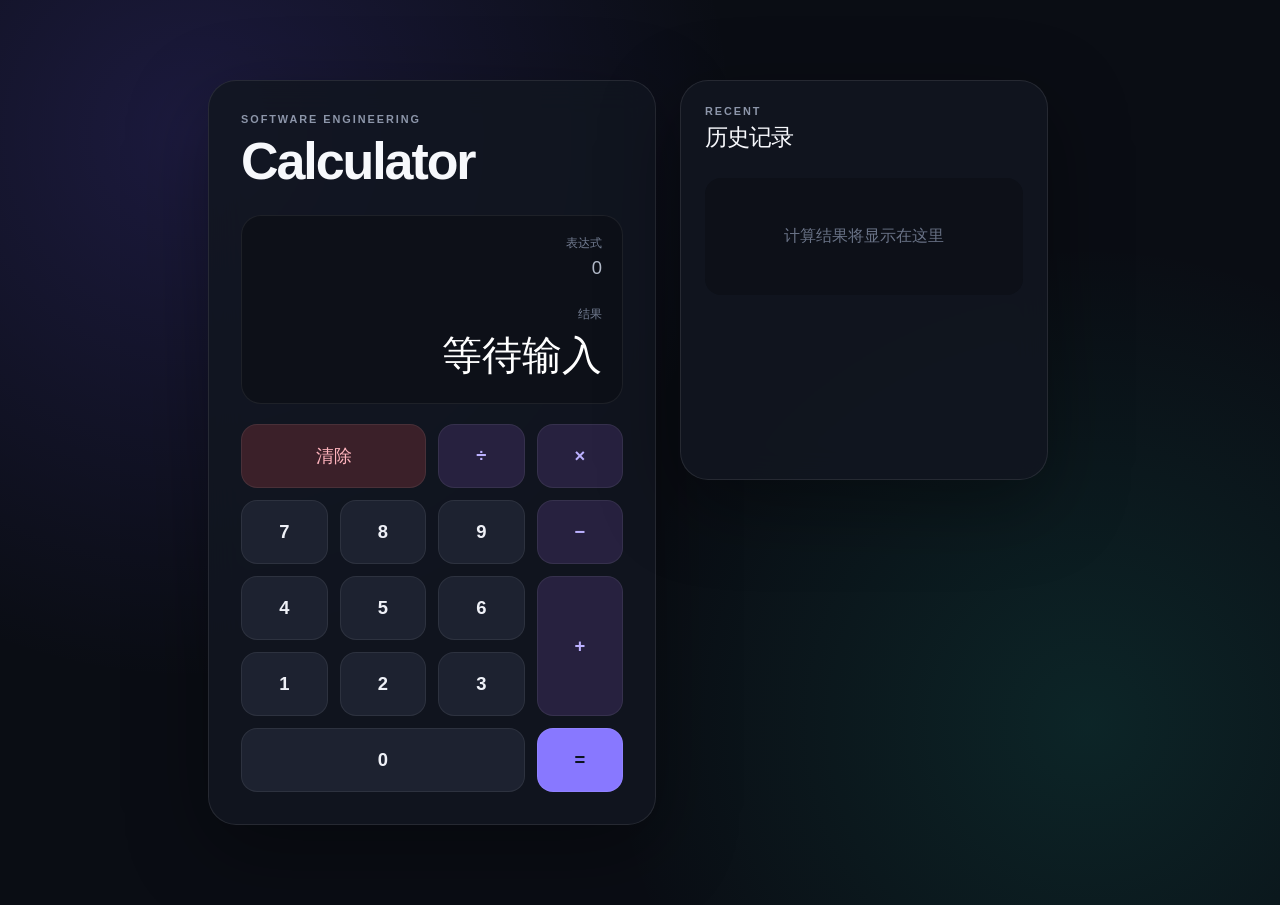
==== src/index.html @ 35747312 "Implement frontend calculator UI" ====
<!doctype html>
<html lang="zh-CN">
  <head>
    <meta charset="UTF-8">
    <meta name="viewport" content="width=device-width, initial-scale=1.0">
    <meta name="description" content="前后端分离计算器系统的前端页面">
    <title>Calculator Frontend</title>
    <link rel="stylesheet" href="./css/styles.css">
  </head>
  <body>
    <main class="app-shell">
      <section class="calculator" aria-labelledby="calculator-title">
        <header class="calculator__header">
          <p class="eyebrow">SOFTWARE ENGINEERING</p>
          <h1 id="calculator-title">Calculator</h1>
        </header>

        <div class="display" aria-live="polite">
          <div class="display__group">
            <span class="display__label">表达式</span>
            <output id="expression-display" class="display__expression">0</output>
          </div>
          <div class="display__group display__group--result">
            <span class="display__label">结果</span>
            <output id="result-display" class="display__result">等待输入</output>
          </div>
        </div>

        <div class="keypad" aria-label="计算器按键">
          <button class="key key--clear" type="button" data-action="clear">清除</button>
          <button class="key key--operator" type="button" data-value="/" aria-label="除">÷</button>
          <button class="key key--operator" type="button" data-value="*" aria-label="乘">×</button>

          <button class="key" type="button" data-value="7">7</button>
          <button class="key" type="button" data-value="8">8</button>
          <button class="key" type="button" data-value="9">9</button>
          <button class="key key--operator" type="button" data-value="-" aria-label="减">−</button>

          <button class="key" type="button" data-value="4">4</button>
          <button class="key" type="button" data-value="5">5</button>
          <button class="key" type="button" data-value="6">6</button>
          <button class="key key--operator key--plus" type="button" data-value="+" aria-label="加">+</button>

          <button class="key" type="button" data-value="1">1</button>
          <button class="key" type="button" data-value="2">2</button>
          <button class="key" type="button" data-value="3">3</button>

          <button class="key key--zero" type="button" data-value="0">0</button>
          <button class="key key--equals" type="button" data-action="calculate">=</button>
        </div>
      </section>

      <aside class="history" aria-labelledby="history-title">
        <div class="history__heading">
          <div>
            <p class="eyebrow">RECENT</p>
            <h2 id="history-title">历史记录</h2>
          </div>
        </div>
        <ol id="history-list" class="history__list">
          <li id="history-empty" class="history__empty">计算结果将显示在这里</li>
        </ol>
      </aside>
    </main>

    <script type="module" src="./js/main.js"></script>
  </body>
</html>
---- src/css/styles.css ----
:root {
  color-scheme: dark;
  font-family: Inter, "Segoe UI", Arial, sans-serif;
  color: #f7f8fc;
  background: #0a0d14;
  font-synthesis: none;
}

* {
  box-sizing: border-box;
}

body {
  min-width: 320px;
  min-height: 100vh;
  margin: 0;
  background:
    radial-gradient(circle at 15% 15%, rgb(111 87 255 / 18%), transparent 34rem),
    radial-gradient(circle at 85% 80%, rgb(28 209 178 / 12%), transparent 30rem),
    #0a0d14;
}

button {
  font: inherit;
}

.app-shell {
  display: grid;
  grid-template-columns: minmax(19rem, 28rem) minmax(17rem, 23rem);
  gap: 1.5rem;
  width: min(100% - 2rem, 54rem);
  margin: 0 auto;
  padding: clamp(2rem, 7vw, 5rem) 0;
}

.calculator,
.history {
  border: 1px solid rgb(255 255 255 / 9%);
  border-radius: 1.75rem;
  background: rgb(18 22 32 / 88%);
  box-shadow: 0 1.5rem 5rem rgb(0 0 0 / 35%);
  backdrop-filter: blur(1rem);
}

.calculator {
  padding: clamp(1.25rem, 4vw, 2rem);
}

.calculator__header,
.history__heading {
  margin-bottom: 1.5rem;
}

.eyebrow {
  margin: 0 0 0.35rem;
  color: #8d96aa;
  font-size: 0.68rem;
  font-weight: 700;
  letter-spacing: 0.18em;
}

h1,
h2 {
  margin: 0;
  letter-spacing: -0.04em;
}

h1 {
  font-size: clamp(2rem, 8vw, 3.25rem);
}

h2 {
  font-size: 1.45rem;
}

.display {
  min-height: 10.5rem;
  margin-bottom: 1.25rem;
  padding: 1.25rem;
  overflow: hidden;
  border: 1px solid rgb(255 255 255 / 7%);
  border-radius: 1.25rem;
  background: #0d1018;
}

.display__group {
  display: flex;
  flex-direction: column;
  align-items: flex-end;
  gap: 0.4rem;
}

.display__group--result {
  margin-top: 1.6rem;
}

.display__label {
  color: #737d92;
  font-size: 0.72rem;
  font-weight: 650;
}

.display__expression,
.display__result {
  width: 100%;
  overflow: hidden;
  text-align: right;
  text-overflow: ellipsis;
  white-space: nowrap;
}

.display__expression {
  min-height: 1.5rem;
  color: #b2b9c8;
  font-size: 1.15rem;
}

.display__result {
  min-height: 2.6rem;
  color: #ffffff;
  font-size: clamp(1.75rem, 7vw, 2.5rem);
  font-weight: 700;
}

.display__result[data-status="error"] {
  color: #ff8d9b;
  font-size: 1rem;
}

.keypad {
  display: grid;
  grid-template-columns: repeat(4, 1fr);
  grid-template-rows: repeat(5, 4rem);
  gap: 0.75rem;
}

.key {
  border: 1px solid rgb(255 255 255 / 7%);
  border-radius: 1rem;
  color: #eff1f7;
  background: #1d2230;
  cursor: pointer;
  font-size: 1.15rem;
  font-weight: 650;
  transition: border-color 120ms ease, transform 120ms ease, background 120ms ease;
}

.key:hover {
  border-color: rgb(255 255 255 / 20%);
  background: #252b3a;
}

.key:active {
  transform: scale(0.96);
}

.key:focus-visible {
  outline: 3px solid rgb(132 112 255 / 55%);
  outline-offset: 2px;
}

.key--operator {
  color: #bcb1ff;
  background: #27213f;
}

.key--clear {
  grid-column: span 2;
  color: #ffb4bd;
  background: #3b2029;
}

.key--plus {
  grid-row: span 2;
}

.key--equals {
  color: #0c1420;
  background: #8878ff;
}

.key--equals:hover {
  background: #9a8cff;
}

.key--equals:disabled {
  color: #4c4e58;
  background: #242631;
  cursor: wait;
}

.key--zero {
  grid-column: span 3;
}

.history {
  align-self: start;
  min-height: 25rem;
  padding: 1.5rem;
}

.history__heading {
  display: flex;
  align-items: flex-end;
  justify-content: space-between;
  gap: 1rem;
}

.history__list {
  display: grid;
  gap: 0.75rem;
  margin: 0;
  padding: 0;
  list-style: none;
}

.history__item,
.history__empty {
  border-radius: 1rem;
  background: #0d1018;
}

.history__item {
  display: grid;
  gap: 0.35rem;
  padding: 1rem;
}

.history__expression {
  overflow-wrap: anywhere;
  color: #8992a5;
  font-size: 0.86rem;
}

.history__result {
  overflow-wrap: anywhere;
  color: #ffffff;
  font-size: 1.15rem;
  font-weight: 700;
}

.history__empty {
  padding: 3rem 1rem;
  color: #697286;
  text-align: center;
}

@media (max-width: 700px) {
  .app-shell {
    grid-template-columns: 1fr;
  }

  .history {
    min-height: 12rem;
  }
}

@media (prefers-reduced-motion: reduce) {
  .key {
    transition: none;
  }
}
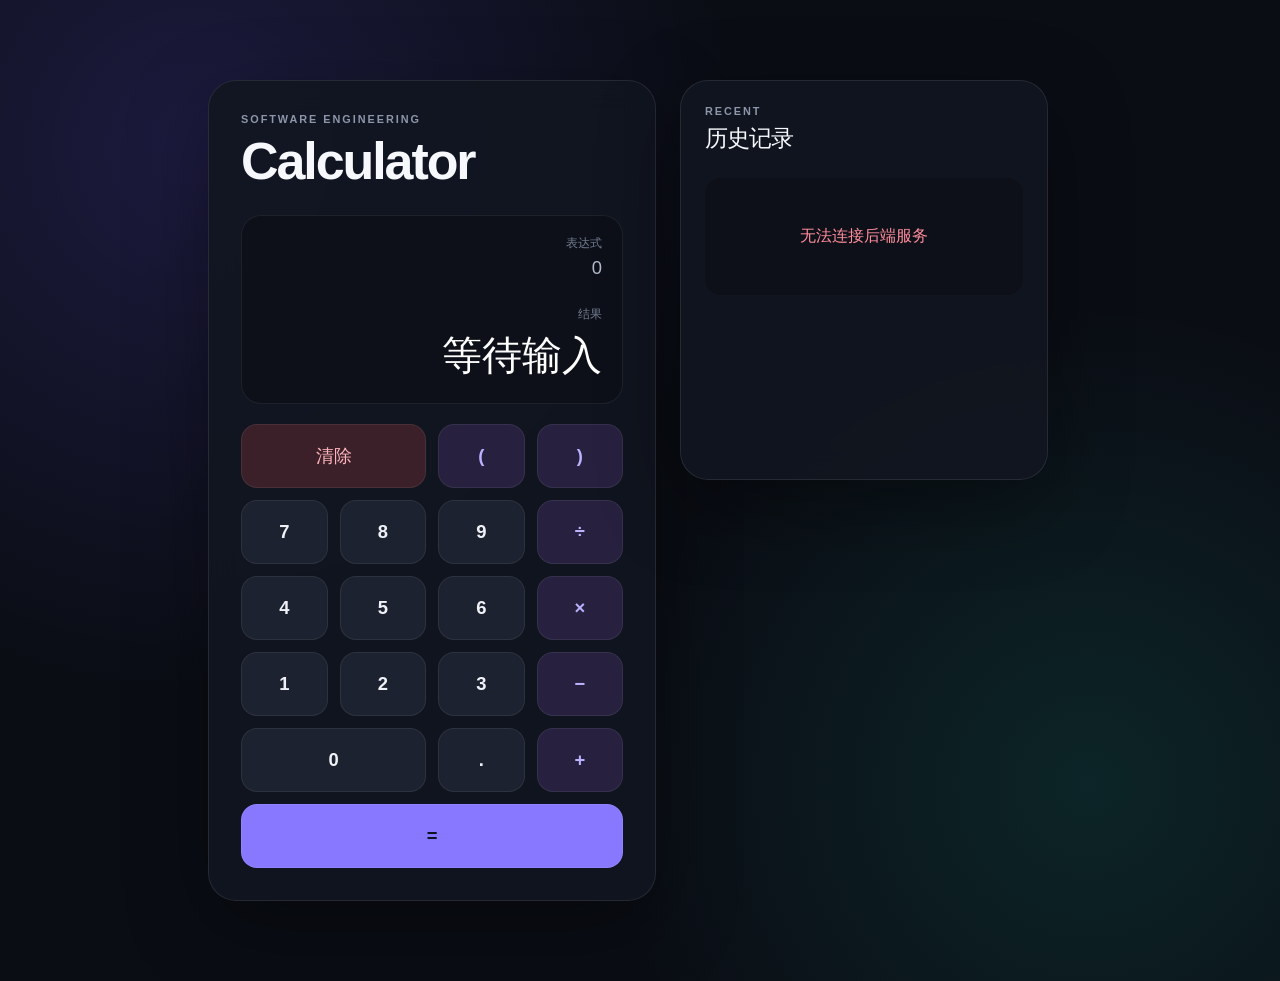
==== commit 789fad6c: "Complete frontend integration testing" ====
--- a/src/index.html
+++ b/src/index.html
@@ -5,6 +5,7 @@
     <meta name="viewport" content="width=device-width, initial-scale=1.0">
     <meta name="description" content="前后端分离计算器系统的前端页面">
     <title>Calculator Frontend</title>
+    <link rel="icon" href="data:,">
     <link rel="stylesheet" href="./css/styles.css">
   </head>
   <body>
@@ -28,24 +29,28 @@
 
         <div class="keypad" aria-label="计算器按键">
           <button class="key key--clear" type="button" data-action="clear">清除</button>
-          <button class="key key--operator" type="button" data-value="/" aria-label="除">÷</button>
-          <button class="key key--operator" type="button" data-value="*" aria-label="乘">×</button>
+          <button class="key key--operator" type="button" data-value="(" aria-label="左括号">(</button>
+          <button class="key key--operator" type="button" data-value=")" aria-label="右括号">)</button>
 
           <button class="key" type="button" data-value="7">7</button>
           <button class="key" type="button" data-value="8">8</button>
           <button class="key" type="button" data-value="9">9</button>
-          <button class="key key--operator" type="button" data-value="-" aria-label="减">−</button>
+          <button class="key key--operator" type="button" data-value="/" aria-label="除">÷</button>
 
           <button class="key" type="button" data-value="4">4</button>
           <button class="key" type="button" data-value="5">5</button>
           <button class="key" type="button" data-value="6">6</button>
-          <button class="key key--operator key--plus" type="button" data-value="+" aria-label="加">+</button>
+          <button class="key key--operator" type="button" data-value="*" aria-label="乘">×</button>
 
           <button class="key" type="button" data-value="1">1</button>
           <button class="key" type="button" data-value="2">2</button>
           <button class="key" type="button" data-value="3">3</button>
+          <button class="key key--operator" type="button" data-value="-" aria-label="减">−</button>
 
           <button class="key key--zero" type="button" data-value="0">0</button>
+          <button class="key" type="button" data-value=".">.</button>
+          <button class="key key--operator" type="button" data-value="+" aria-label="加">+</button>
+
           <button class="key key--equals" type="button" data-action="calculate">=</button>
         </div>
       </section>
@@ -58,7 +63,7 @@
           </div>
         </div>
         <ol id="history-list" class="history__list">
-          <li id="history-empty" class="history__empty">计算结果将显示在这里</li>
+          <li class="history__empty">正在加载历史记录…</li>
         </ol>
       </aside>
     </main>
--- a/src/css/styles.css
+++ b/src/css/styles.css
@@ -130,7 +130,7 @@
 .keypad {
   display: grid;
   grid-template-columns: repeat(4, 1fr);
-  grid-template-rows: repeat(5, 4rem);
+  grid-template-rows: repeat(6, 4rem);
   gap: 0.75rem;
 }
 
@@ -170,11 +170,8 @@
   background: #3b2029;
 }
 
-.key--plus {
-  grid-row: span 2;
-}
-
 .key--equals {
+  grid-column: span 4;
   color: #0c1420;
   background: #8878ff;
 }
@@ -190,7 +187,7 @@
 }
 
 .key--zero {
-  grid-column: span 3;
+  grid-column: span 2;
 }
 
 .history {
@@ -222,11 +219,13 @@
 
 .history__item {
   display: grid;
-  gap: 0.35rem;
+  grid-template-columns: 1fr auto;
+  gap: 0.35rem 0.75rem;
   padding: 1rem;
 }
 
 .history__expression {
+  grid-column: 1 / -1;
   overflow-wrap: anywhere;
   color: #8992a5;
   font-size: 0.86rem;
@@ -239,12 +238,43 @@
   font-weight: 700;
 }
 
+.history__time {
+  grid-column: 1 / -1;
+  align-self: end;
+  color: #697286;
+  font-size: 0.72rem;
+}
+
+.history__delete {
+  align-self: center;
+  border: 1px solid rgb(255 141 155 / 22%);
+  border-radius: 0.65rem;
+  padding: 0.4rem 0.65rem;
+  color: #ff9daa;
+  background: rgb(85 31 42 / 48%);
+  cursor: pointer;
+  font-size: 0.75rem;
+}
+
+.history__delete:hover {
+  background: rgb(105 38 51 / 70%);
+}
+
+.history__delete:disabled {
+  opacity: 0.55;
+  cursor: wait;
+}
+
 .history__empty {
   padding: 3rem 1rem;
   color: #697286;
   text-align: center;
 }
 
+.history__empty--error {
+  color: #ff8d9b;
+}
+
 @media (max-width: 700px) {
   .app-shell {
     grid-template-columns: 1fr;
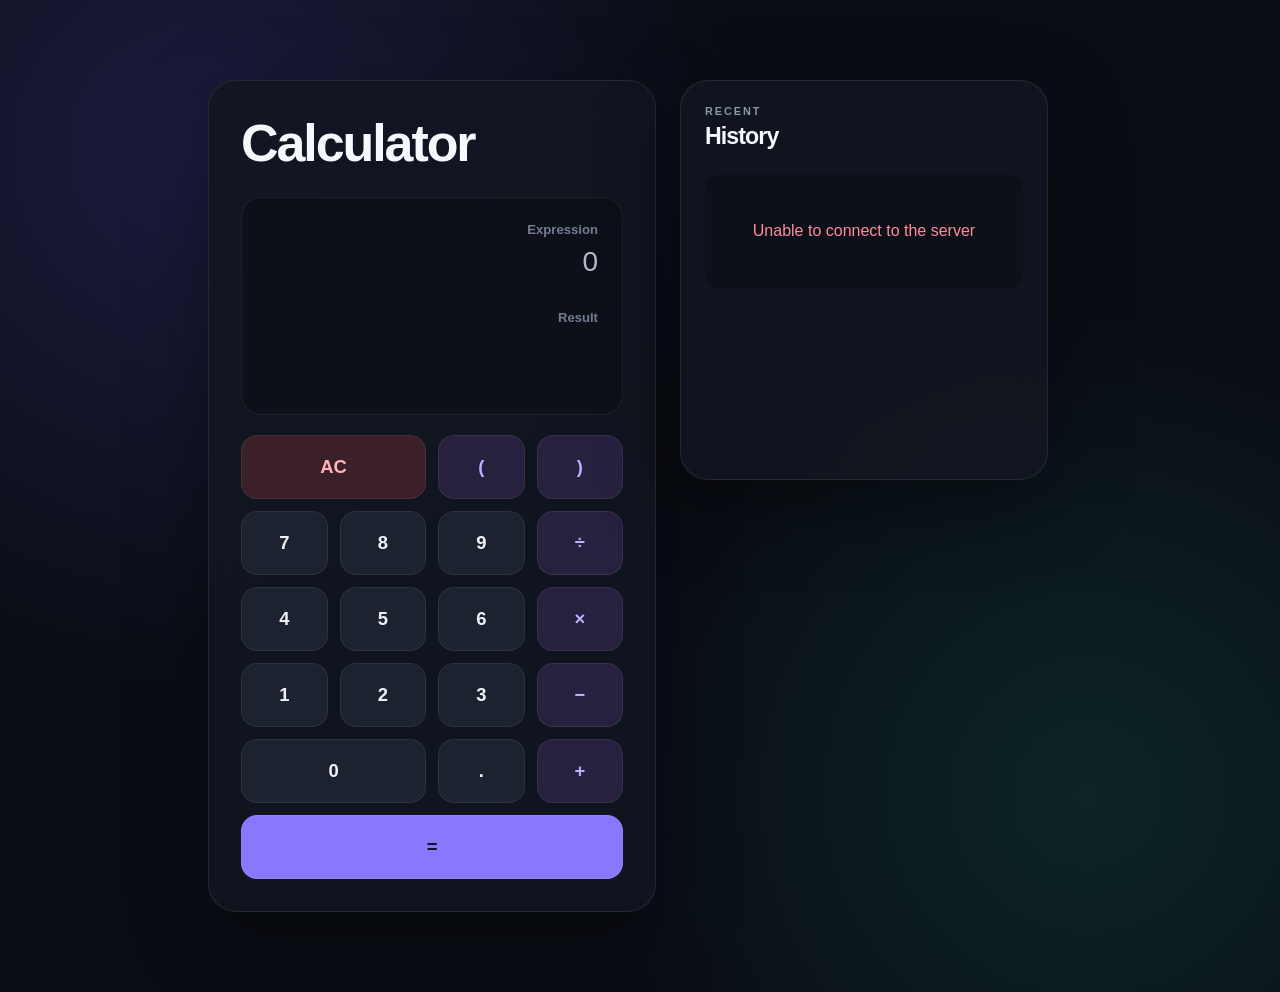
==== commit caf1eb50: "UI optimization" ====
--- a/src/index.html
+++ b/src/index.html
@@ -1,10 +1,10 @@
 <!doctype html>
-<html lang="zh-CN">
+<html lang="en">
   <head>
     <meta charset="UTF-8">
     <meta name="viewport" content="width=device-width, initial-scale=1.0">
-    <meta name="description" content="前后端分离计算器系统的前端页面">
-    <title>Calculator Frontend</title>
+    <meta name="description" content="Calculator frontend application">
+    <title>Calculator</title>
     <link rel="icon" href="data:,">
     <link rel="stylesheet" href="./css/styles.css">
   </head>
@@ -12,44 +12,43 @@
     <main class="app-shell">
       <section class="calculator" aria-labelledby="calculator-title">
         <header class="calculator__header">
-          <p class="eyebrow">SOFTWARE ENGINEERING</p>
           <h1 id="calculator-title">Calculator</h1>
         </header>
 
         <div class="display" aria-live="polite">
           <div class="display__group">
-            <span class="display__label">表达式</span>
+            <span class="display__label">Expression</span>
             <output id="expression-display" class="display__expression">0</output>
           </div>
           <div class="display__group display__group--result">
-            <span class="display__label">结果</span>
-            <output id="result-display" class="display__result">等待输入</output>
+            <span class="display__label">Result</span>
+            <output id="result-display" class="display__result"></output>
           </div>
         </div>
 
-        <div class="keypad" aria-label="计算器按键">
-          <button class="key key--clear" type="button" data-action="clear">清除</button>
-          <button class="key key--operator" type="button" data-value="(" aria-label="左括号">(</button>
-          <button class="key key--operator" type="button" data-value=")" aria-label="右括号">)</button>
+        <div class="keypad" aria-label="Calculator keypad">
+          <button class="key key--clear" type="button" data-action="clear">AC</button>
+          <button class="key key--operator" type="button" data-value="(" aria-label="Left parenthesis">(</button>
+          <button class="key key--operator" type="button" data-value=")" aria-label="Right parenthesis">)</button>
 
           <button class="key" type="button" data-value="7">7</button>
           <button class="key" type="button" data-value="8">8</button>
           <button class="key" type="button" data-value="9">9</button>
-          <button class="key key--operator" type="button" data-value="/" aria-label="除">÷</button>
+          <button class="key key--operator" type="button" data-value="/" aria-label="Divide">÷</button>
 
           <button class="key" type="button" data-value="4">4</button>
           <button class="key" type="button" data-value="5">5</button>
           <button class="key" type="button" data-value="6">6</button>
-          <button class="key key--operator" type="button" data-value="*" aria-label="乘">×</button>
+          <button class="key key--operator" type="button" data-value="*" aria-label="Multiply">×</button>
 
           <button class="key" type="button" data-value="1">1</button>
           <button class="key" type="button" data-value="2">2</button>
           <button class="key" type="button" data-value="3">3</button>
-          <button class="key key--operator" type="button" data-value="-" aria-label="减">−</button>
+          <button class="key key--operator" type="button" data-value="-" aria-label="Subtract">−</button>
 
           <button class="key key--zero" type="button" data-value="0">0</button>
           <button class="key" type="button" data-value=".">.</button>
-          <button class="key key--operator" type="button" data-value="+" aria-label="加">+</button>
+          <button class="key key--operator" type="button" data-value="+" aria-label="Add">+</button>
 
           <button class="key key--equals" type="button" data-action="calculate">=</button>
         </div>
@@ -59,11 +58,11 @@
         <div class="history__heading">
           <div>
             <p class="eyebrow">RECENT</p>
-            <h2 id="history-title">历史记录</h2>
+            <h2 id="history-title">History</h2>
           </div>
         </div>
         <ol id="history-list" class="history__list">
-          <li class="history__empty">正在加载历史记录…</li>
+          <li class="history__empty">Loading history...</li>
         </ol>
       </aside>
     </main>
--- a/src/css/styles.css
+++ b/src/css/styles.css
@@ -74,9 +74,9 @@
 }
 
 .display {
-  min-height: 10.5rem;
+  min-height: 12.5rem;
   margin-bottom: 1.25rem;
-  padding: 1.25rem;
+  padding: 1.5rem;
   overflow: hidden;
   border: 1px solid rgb(255 255 255 / 7%);
   border-radius: 1.25rem;
@@ -87,16 +87,16 @@
   display: flex;
   flex-direction: column;
   align-items: flex-end;
-  gap: 0.4rem;
+  gap: 0.55rem;
 }
 
 .display__group--result {
-  margin-top: 1.6rem;
+  margin-top: 2rem;
 }
 
 .display__label {
   color: #737d92;
-  font-size: 0.72rem;
+  font-size: 0.82rem;
   font-weight: 650;
 }
 
@@ -110,15 +110,15 @@
 }
 
 .display__expression {
-  min-height: 1.5rem;
+  min-height: 2rem;
   color: #b2b9c8;
-  font-size: 1.15rem;
+  font-size: clamp(1.35rem, 5vw, 1.75rem);
 }
 
 .display__result {
-  min-height: 2.6rem;
+  min-height: 3.5rem;
   color: #ffffff;
-  font-size: clamp(1.75rem, 7vw, 2.5rem);
+  font-size: clamp(2.25rem, 9vw, 3.5rem);
   font-weight: 700;
 }
 
